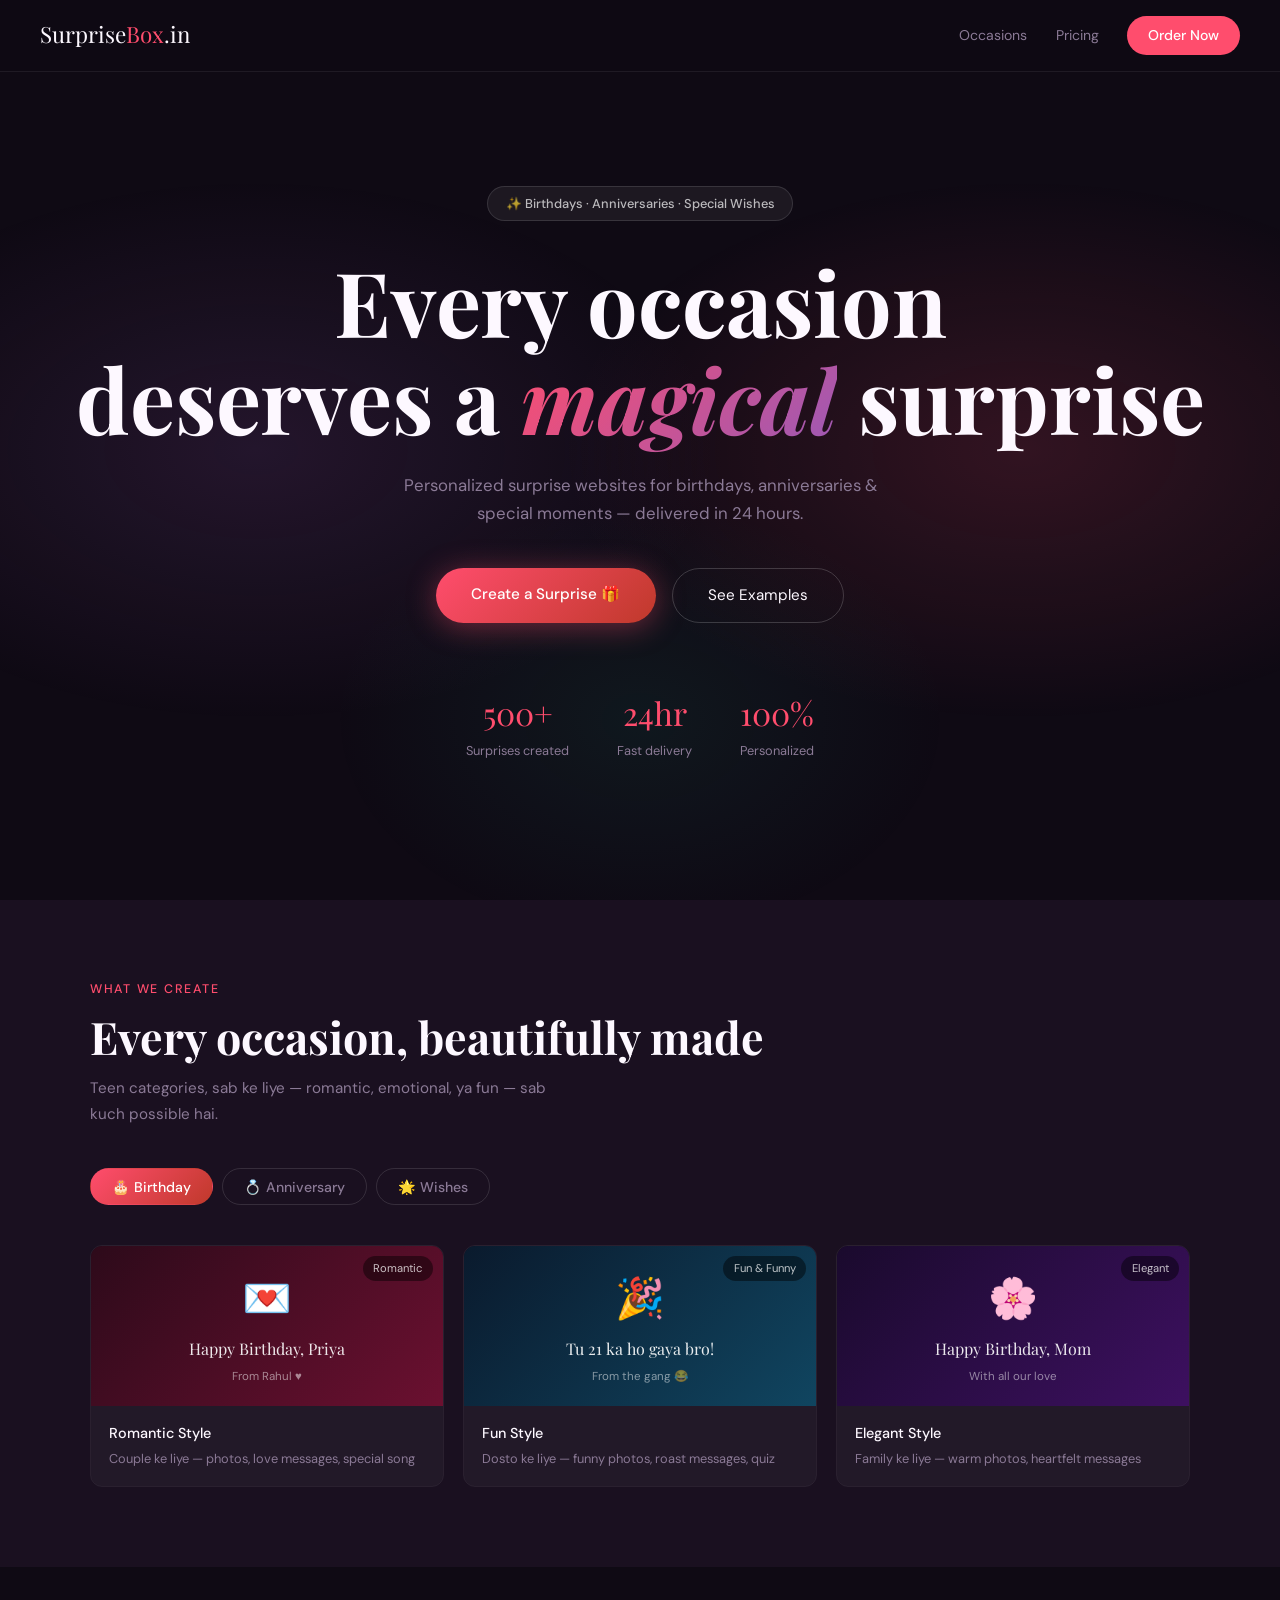
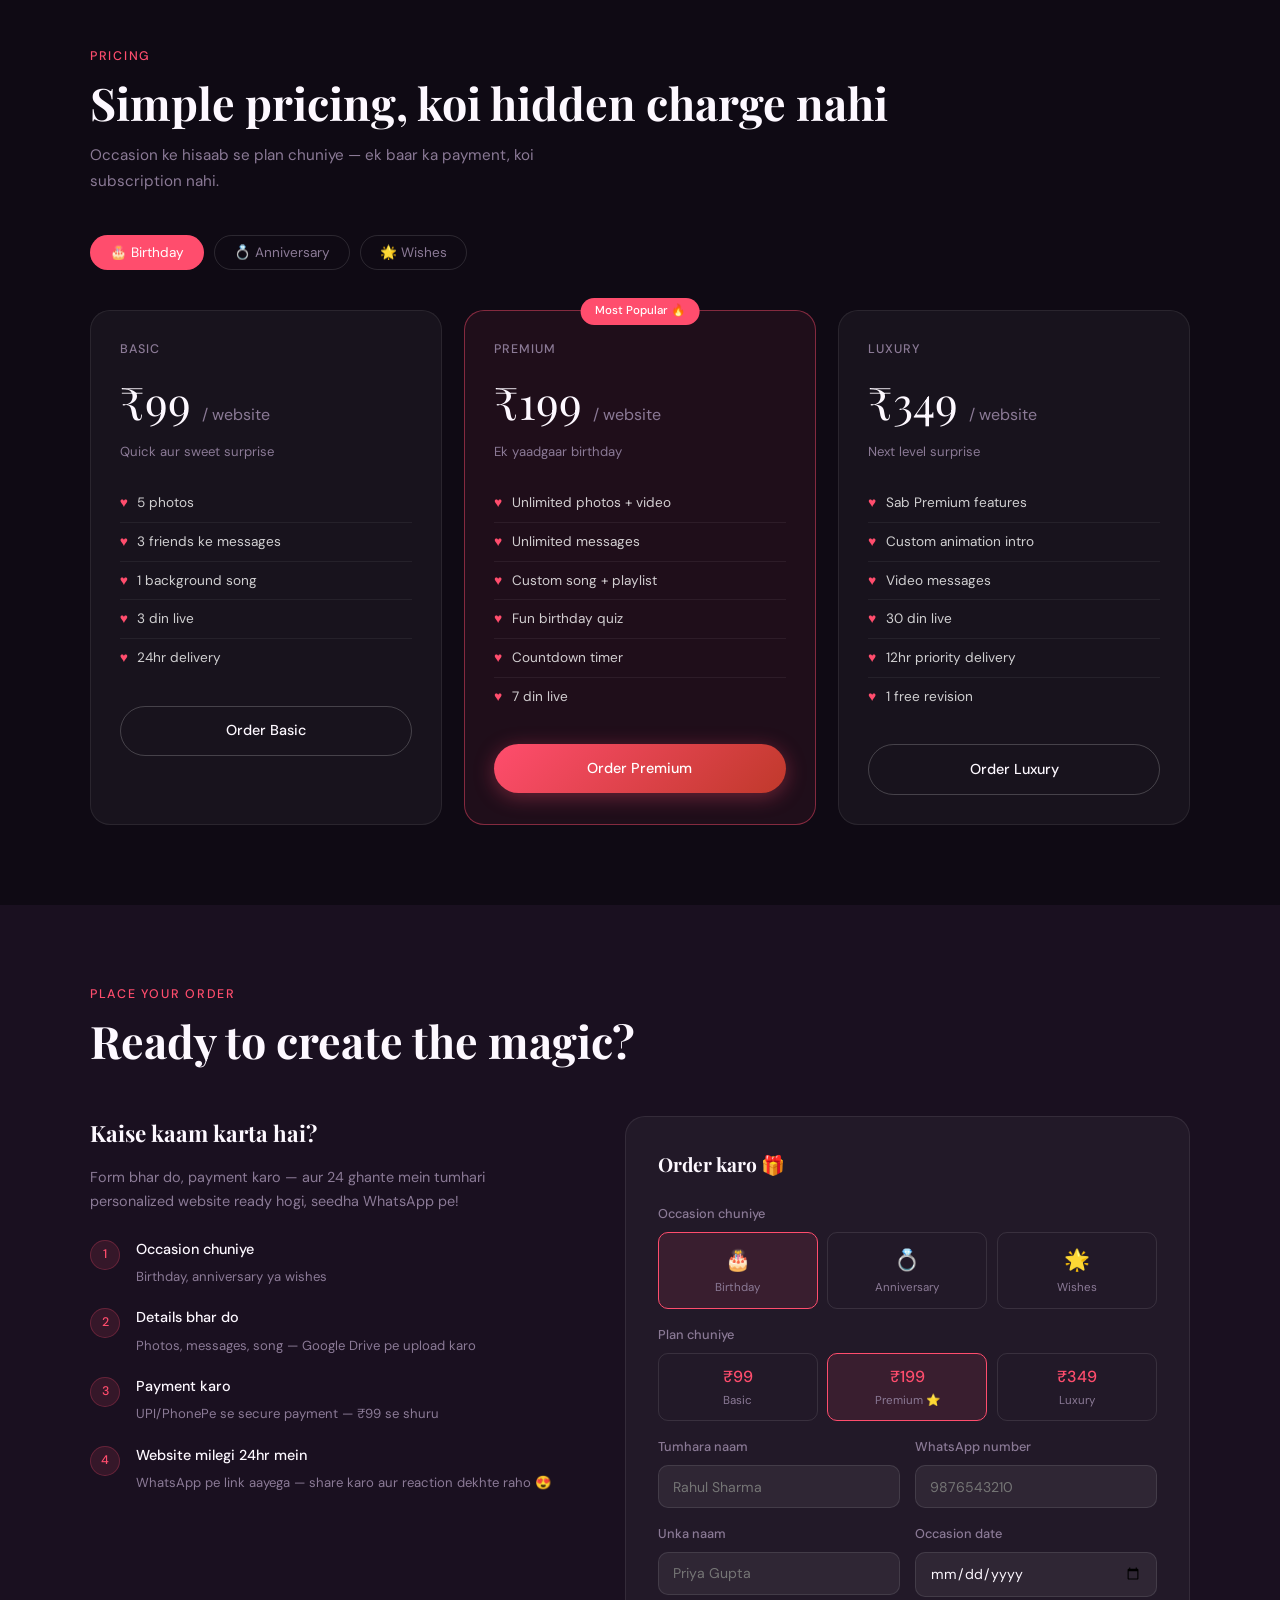
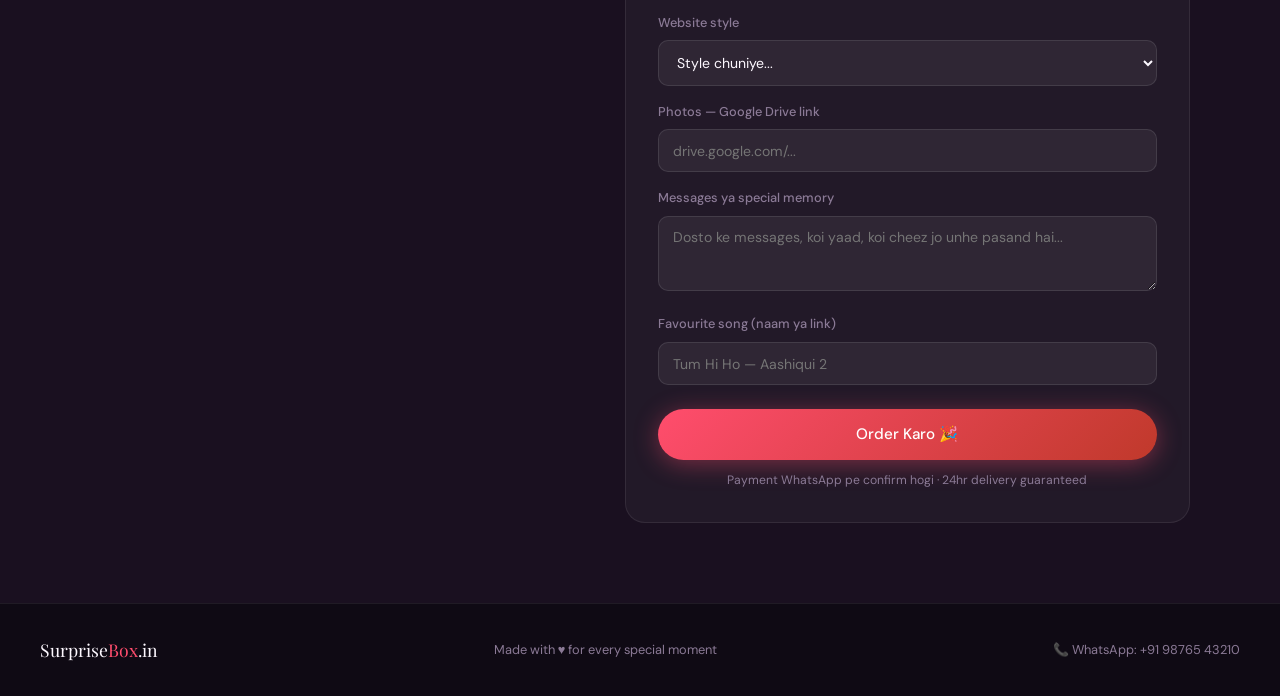
==== index.html @ 476b4083 "Add files via upload" ====
<!DOCTYPE html>
<html lang="en">
<head>
  <meta charset="UTF-8" />
  <meta name="viewport" content="width=device-width, initial-scale=1.0" />
  <meta name="description" content="SurpriseBox — Personalized surprise websites for birthdays, anniversaries & special wishes. Delivered in 24 hours." />
  <meta property="og:title" content="SurpriseBox — Magical Surprise Websites" />
  <meta property="og:description" content="Birthdays, anniversaries & wishes — beautifully personalized websites delivered in 24 hours." />
  <title>SurpriseBox — Magical Surprise Websites</title>
  <link rel="preconnect" href="https://fonts.googleapis.com" />
  <link rel="preconnect" href="https://fonts.gstatic.com" crossorigin />
  <link href="https://fonts.googleapis.com/css2?family=Playfair+Display:ital,wght@0,400;0,700;1,400&family=DM+Sans:wght@300;400;500&display=swap" rel="stylesheet" />
  <link rel="stylesheet" href="css/style.css" />
</head>
<body>

  <!-- ========== NAV ========== -->
  <nav id="navbar">
    <a class="logo" href="#">Surprise<span>Box</span>.in</a>
    <div class="nav-links">
      <a href="#occasions">Occasions</a>
      <a href="#pricing">Pricing</a>
      <a href="#order" class="btn-nav">Order Now</a>
    </div>
    <button class="hamburger" id="hamburger" aria-label="Menu">&#9776;</button>
  </nav>

  <!-- Mobile Menu -->
  <div class="mobile-menu" id="mobileMenu">
    <a href="#occasions" onclick="closeMobileMenu()">Occasions</a>
    <a href="#pricing" onclick="closeMobileMenu()">Pricing</a>
    <a href="#order" onclick="closeMobileMenu()">Order Now</a>
  </div>

  <!-- ========== PARTICLES ========== -->
  <div class="floating-particles" id="particles"></div>

  <!-- ========== HERO ========== -->
  <section class="hero">
    <div class="hero-bg"></div>
    <div class="hero-tag">✨ Birthdays · Anniversaries · Special Wishes</div>
    <h1>
      Every occasion
      <span class="line2">deserves a <span class="highlight">magical</span> surprise</span>
    </h1>
    <p class="hero-sub">
      Personalized surprise websites for birthdays, anniversaries & special moments —
      delivered in 24 hours.
    </p>
    <div class="hero-btns">
      <a href="#order" class="btn-primary">Create a Surprise 🎁</a>
      <a href="#occasions" class="btn-ghost">See Examples</a>
    </div>
    <div class="hero-stats">
      <div class="stat"><div class="stat-num">500+</div><div class="stat-label">Surprises created</div></div>
      <div class="stat"><div class="stat-num">24hr</div><div class="stat-label">Fast delivery</div></div>
      <div class="stat"><div class="stat-num">100%</div><div class="stat-label">Personalized</div></div>
    </div>
  </section>

  <!-- ========== OCCASIONS ========== -->
  <section class="occasions" id="occasions">
    <div class="center">
      <div class="sec-label">What We Create</div>
      <h2 class="sec-title">Every occasion, beautifully made</h2>
      <p class="sec-sub">Teen categories, sab ke liye — romantic, emotional, ya fun — sab kuch possible hai.</p>

      <div class="tabs">
        <button class="tab-btn active birthday" onclick="switchTab('birthday', this)">🎂 Birthday</button>
        <button class="tab-btn anniversary" onclick="switchTab('anniversary', this)">💍 Anniversary</button>
        <button class="tab-btn wishes" onclick="switchTab('wishes', this)">🌟 Wishes</button>
      </div>

      <!-- Birthday -->
      <div class="occasion-panel active" id="tab-birthday">
        <div class="cards-grid">
          <div class="occ-card">
            <div class="occ-visual romantic">
              <span>💌</span>
              <div class="occ-name">Happy Birthday, Priya</div>
              <div class="occ-from">From Rahul ♥</div>
              <div class="occ-label">Romantic</div>
            </div>
            <div class="occ-body">
              <div class="occ-body-name">Romantic Style</div>
              <div class="occ-body-desc">Couple ke liye — photos, love messages, special song</div>
            </div>
          </div>
          <div class="occ-card">
            <div class="occ-visual fun">
              <span>🎉</span>
              <div class="occ-name">Tu 21 ka ho gaya bro!</div>
              <div class="occ-from">From the gang 😂</div>
              <div class="occ-label">Fun & Funny</div>
            </div>
            <div class="occ-body">
              <div class="occ-body-name">Fun Style</div>
              <div class="occ-body-desc">Dosto ke liye — funny photos, roast messages, quiz</div>
            </div>
          </div>
          <div class="occ-card">
            <div class="occ-visual elegant">
              <span>🌸</span>
              <div class="occ-name">Happy Birthday, Mom</div>
              <div class="occ-from">With all our love</div>
              <div class="occ-label">Elegant</div>
            </div>
            <div class="occ-body">
              <div class="occ-body-name">Elegant Style</div>
              <div class="occ-body-desc">Family ke liye — warm photos, heartfelt messages</div>
            </div>
          </div>
        </div>
      </div>

      <!-- Anniversary -->
      <div class="occasion-panel" id="tab-anniversary">
        <div class="cards-grid">
          <div class="occ-card">
            <div class="occ-visual ann1">
              <span>💍</span>
              <div class="occ-name">1 Saal Ho Gaya ♥</div>
              <div class="occ-from">Priya & Rahul</div>
              <div class="occ-label">1st Anniversary</div>
            </div>
            <div class="occ-body">
              <div class="occ-body-name">Love Story Timeline</div>
              <div class="occ-body-desc">Pehli mulaqaat se aaj tak ki journey — photos & memories</div>
            </div>
          </div>
          <div class="occ-card">
            <div class="occ-visual ann2">
              <span>🌹</span>
              <div class="occ-name">25 Saal Saath</div>
              <div class="occ-from">Silver Jubilee</div>
              <div class="occ-label">Silver Anniversary</div>
            </div>
            <div class="occ-body">
              <div class="occ-body-name">Silver Jubilee Style</div>
              <div class="occ-body-desc">Parents ke liye — family photos, children ke messages</div>
            </div>
          </div>
          <div class="occ-card">
            <div class="occ-visual ann3">
              <span>✨</span>
              <div class="occ-name">Forever & Always</div>
              <div class="occ-from">Surprise for her</div>
              <div class="occ-label">Romantic</div>
            </div>
            <div class="occ-body">
              <div class="occ-body-name">Surprise Anniversary</div>
              <div class="occ-body-desc">Ek surprise jo wo kabhi nahi bhoolegi</div>
            </div>
          </div>
        </div>
      </div>

      <!-- Wishes -->
      <div class="occasion-panel" id="tab-wishes">
        <div class="cards-grid">
          <div class="occ-card">
            <div class="occ-visual wish1">
              <span>🎓</span>
              <div class="occ-name">Congratulations!</div>
              <div class="occ-from">You did it! 🎉</div>
              <div class="occ-label">Congratulations</div>
            </div>
            <div class="occ-body">
              <div class="occ-body-name">Congrats / Promotion</div>
              <div class="occ-body-desc">Exam pass, promotion, new job — celebrate their win!</div>
            </div>
          </div>
          <div class="occ-card">
            <div class="occ-visual wish2">
              <span>✈️</span>
              <div class="occ-name">Bon Voyage, Yaar!</div>
              <div class="occ-from">Miss karenge tujhe 😢</div>
              <div class="occ-label">Farewell</div>
            </div>
            <div class="occ-body">
              <div class="occ-body-name">Farewell / Bon Voyage</div>
              <div class="occ-body-desc">Dost ja raha hai — yaadein website mein forever save karo</div>
            </div>
          </div>
          <div class="occ-card">
            <div class="occ-visual wish3">
              <span>💙</span>
              <div class="occ-name">Get Well Soon</div>
              <div class="occ-from">Sab pray kar rahe hain</div>
              <div class="occ-label">Get Well Soon</div>
            </div>
            <div class="occ-body">
              <div class="occ-body-name">Get Well Soon</div>
              <div class="occ-body-desc">Pyaar aur dua bhejo — photos, messages, cheering wishes</div>
            </div>
          </div>
        </div>
      </div>
    </div>
  </section>

  <!-- ========== PRICING ========== -->
  <section class="pricing" id="pricing">
    <div class="center">
      <div class="sec-label">Pricing</div>
      <h2 class="sec-title">Simple pricing, koi hidden charge nahi</h2>
      <p class="sec-sub">Occasion ke hisaab se plan chuniye — ek baar ka payment, koi subscription nahi.</p>

      <div class="pricing-tabs">
        <button class="ptab active" onclick="switchPricing('bday', this)">🎂 Birthday</button>
        <button class="ptab ann" onclick="switchPricing('ann', this)">💍 Anniversary</button>
        <button class="ptab wsh" onclick="switchPricing('wsh', this)">🌟 Wishes</button>
      </div>

      <!-- Birthday Pricing -->
      <div class="pricing-panel active" id="pp-bday">
        <div class="p-card">
          <div class="p-name">Basic</div>
          <div class="p-price">₹99 <small>/ website</small></div>
          <div class="p-desc">Quick aur sweet surprise</div>
          <ul class="p-features">
            <li><span class="ck b">♥</span> 5 photos</li>
            <li><span class="ck b">♥</span> 3 friends ke messages</li>
            <li><span class="ck b">♥</span> 1 background song</li>
            <li><span class="ck b">♥</span> 3 din live</li>
            <li><span class="ck b">♥</span> 24hr delivery</li>
          </ul>
          <a href="#order" class="p-btn outline" onclick="autoSelectPlan('Basic','b')">Order Basic</a>
        </div>
        <div class="p-card hot">
          <div class="hot-badge b">Most Popular 🔥</div>
          <div class="p-name">Premium</div>
          <div class="p-price">₹199 <small>/ website</small></div>
          <div class="p-desc">Ek yaadgaar birthday</div>
          <ul class="p-features">
            <li><span class="ck b">♥</span> Unlimited photos + video</li>
            <li><span class="ck b">♥</span> Unlimited messages</li>
            <li><span class="ck b">♥</span> Custom song + playlist</li>
            <li><span class="ck b">♥</span> Fun birthday quiz</li>
            <li><span class="ck b">♥</span> Countdown timer</li>
            <li><span class="ck b">♥</span> 7 din live</li>
          </ul>
          <a href="#order" class="p-btn fill-b" onclick="autoSelectPlan('Premium','b')">Order Premium</a>
        </div>
        <div class="p-card">
          <div class="p-name">Luxury</div>
          <div class="p-price">₹349 <small>/ website</small></div>
          <div class="p-desc">Next level surprise</div>
          <ul class="p-features">
            <li><span class="ck b">♥</span> Sab Premium features</li>
            <li><span class="ck b">♥</span> Custom animation intro</li>
            <li><span class="ck b">♥</span> Video messages</li>
            <li><span class="ck b">♥</span> 30 din live</li>
            <li><span class="ck b">♥</span> 12hr priority delivery</li>
            <li><span class="ck b">♥</span> 1 free revision</li>
          </ul>
          <a href="#order" class="p-btn outline" onclick="autoSelectPlan('Luxury','b')">Order Luxury</a>
        </div>
      </div>

      <!-- Anniversary Pricing -->
      <div class="pricing-panel" id="pp-ann">
        <div class="p-card">
          <div class="p-name">Basic</div>
          <div class="p-price">₹149 <small>/ website</small></div>
          <div class="p-desc">Sweet anniversary surprise</div>
          <ul class="p-features">
            <li><span class="ck a">♥</span> 5 couple photos</li>
            <li><span class="ck a">♥</span> Love letter message</li>
            <li><span class="ck a">♥</span> Special song</li>
            <li><span class="ck a">♥</span> 3 din live</li>
            <li><span class="ck a">♥</span> 24hr delivery</li>
          </ul>
          <a href="#order" class="p-btn outline" onclick="autoSelectPlan('Basic','a')">Order Basic</a>
        </div>
        <div class="p-card hot-ann">
          <div class="hot-badge a">Most Popular 💍</div>
          <div class="p-name">Premium</div>
          <div class="p-price">₹249 <small>/ website</small></div>
          <div class="p-desc">Love story perfectly told</div>
          <ul class="p-features">
            <li><span class="ck a">♥</span> Unlimited photos + video</li>
            <li><span class="ck a">♥</span> Love story timeline</li>
            <li><span class="ck a">♥</span> Favourite song + memories</li>
            <li><span class="ck a">♥</span> "Reasons I love you" section</li>
            <li><span class="ck a">♥</span> Countdown to next anniversary</li>
            <li><span class="ck a">♥</span> 7 din live</li>
          </ul>
          <a href="#order" class="p-btn fill-a" onclick="autoSelectPlan('Premium','a')">Order Premium</a>
        </div>
        <div class="p-card">
          <div class="p-name">Luxury</div>
          <div class="p-price">₹399 <small>/ website</small></div>
          <div class="p-desc">Unforgettable anniversary</div>
          <ul class="p-features">
            <li><span class="ck a">♥</span> Sab Premium features</li>
            <li><span class="ck a">♥</span> Cinematic photo slideshow</li>
            <li><span class="ck a">♥</span> Video messages</li>
            <li><span class="ck a">♥</span> 30 din live</li>
            <li><span class="ck a">♥</span> 12hr priority delivery</li>
            <li><span class="ck a">♥</span> 1 free revision</li>
          </ul>
          <a href="#order" class="p-btn outline" onclick="autoSelectPlan('Luxury','a')">Order Luxury</a>
        </div>
      </div>

      <!-- Wishes Pricing -->
      <div class="pricing-panel" id="pp-wsh">
        <div class="p-card">
          <div class="p-name">Basic</div>
          <div class="p-price">₹99 <small>/ website</small></div>
          <div class="p-desc">Simple aur meaningful</div>
          <ul class="p-features">
            <li><span class="ck w">★</span> 5 photos</li>
            <li><span class="ck w">★</span> 3 messages</li>
            <li><span class="ck w">★</span> Background music</li>
            <li><span class="ck w">★</span> 3 din live</li>
            <li><span class="ck w">★</span> 24hr delivery</li>
          </ul>
          <a href="#order" class="p-btn outline" onclick="autoSelectPlan('Basic','w')">Order Basic</a>
        </div>
        <div class="p-card hot-wsh">
          <div class="hot-badge w">Best Value ⭐</div>
          <div class="p-name">Premium</div>
          <div class="p-price">₹199 <small>/ website</small></div>
          <div class="p-desc">Dil se ek special wish</div>
          <ul class="p-features">
            <li><span class="ck w">★</span> Unlimited photos</li>
            <li><span class="ck w">★</span> Group messages from everyone</li>
            <li><span class="ck w">★</span> Custom song</li>
            <li><span class="ck w">★</span> Occasion-specific design</li>
            <li><span class="ck w">★</span> Shareable link</li>
            <li><span class="ck w">★</span> 7 din live</li>
          </ul>
          <a href="#order" class="p-btn fill-w" onclick="autoSelectPlan('Premium','w')">Order Premium</a>
        </div>
        <div class="p-card">
          <div class="p-name">Luxury</div>
          <div class="p-price">₹349 <small>/ website</small></div>
          <div class="p-desc">Maximum impact wish</div>
          <ul class="p-features">
            <li><span class="ck w">★</span> Sab Premium features</li>
            <li><span class="ck w">★</span> Custom animation</li>
            <li><span class="ck w">★</span> Video messages</li>
            <li><span class="ck w">★</span> 30 din live</li>
            <li><span class="ck w">★</span> Priority 12hr delivery</li>
            <li><span class="ck w">★</span> 1 free revision</li>
          </ul>
          <a href="#order" class="p-btn outline" onclick="autoSelectPlan('Luxury','w')">Order Luxury</a>
        </div>
      </div>
    </div>
  </section>

  <!-- ========== ORDER ========== -->
  <section class="order-sec" id="order">
    <div class="center">
      <div class="sec-label">Place Your Order</div>
      <h2 class="sec-title">Ready to create the magic?</h2>

      <div class="order-grid">
        <!-- Left Info -->
        <div class="order-left">
          <h3>Kaise kaam karta hai?</h3>
          <p>Form bhar do, payment karo — aur 24 ghante mein tumhari personalized website ready hogi, seedha WhatsApp pe!</p>
          <ul class="steps-list">
            <li>
              <div class="s-circle">1</div>
              <div class="s-text"><strong>Occasion chuniye</strong><span>Birthday, anniversary ya wishes</span></div>
            </li>
            <li>
              <div class="s-circle">2</div>
              <div class="s-text"><strong>Details bhar do</strong><span>Photos, messages, song — Google Drive pe upload karo</span></div>
            </li>
            <li>
              <div class="s-circle">3</div>
              <div class="s-text"><strong>Payment karo</strong><span>UPI/PhonePe se secure payment — ₹99 se shuru</span></div>
            </li>
            <li>
              <div class="s-circle">4</div>
              <div class="s-text"><strong>Website milegi 24hr mein</strong><span>WhatsApp pe link aayega — share karo aur reaction dekhte raho 😍</span></div>
            </li>
          </ul>
        </div>

        <!-- Order Form -->
        <div id="formWrap">
          <div class="form-box">
            <h3>Order karo 🎁</h3>

            <!-- Occasion Selector -->
            <div class="form-group">
              <label>Occasion chuniye</label>
              <div class="occ-selector">
                <div class="occ-opt sel-b" onclick="pickOcc(this,'b')" data-occ="Birthday">
                  <div class="occ-opt-icon">🎂</div>
                  <div class="occ-opt-name">Birthday</div>
                </div>
                <div class="occ-opt" onclick="pickOcc(this,'a')" data-occ="Anniversary">
                  <div class="occ-opt-icon">💍</div>
                  <div class="occ-opt-name">Anniversary</div>
                </div>
                <div class="occ-opt" onclick="pickOcc(this,'w')" data-occ="Wishes">
                  <div class="occ-opt-icon">🌟</div>
                  <div class="occ-opt-name">Wishes</div>
                </div>
              </div>
            </div>

            <!-- Sub Occasion (Wishes) -->
            <div class="form-group sub-occ" id="subOccWrap">
              <label>Kaunsa wish?</label>
              <div class="sub-chips">
                <button class="sub-chip active" onclick="pickSub(this)">Farewell</button>
                <button class="sub-chip" onclick="pickSub(this)">Congratulations</button>
                <button class="sub-chip" onclick="pickSub(this)">Promotion</button>
                <button class="sub-chip" onclick="pickSub(this)">Get Well Soon</button>
                <button class="sub-chip" onclick="pickSub(this)">Thank You</button>
              </div>
            </div>

            <!-- Plan Selector -->
            <div class="form-group">
              <label>Plan chuniye</label>
              <div class="plan-mini" id="planMini">
                <div class="pm-opt" onclick="pickPlan(this,'Basic')" data-plan="Basic">
                  <div class="pm-price" id="p1">₹99</div>
                  <div class="pm-name">Basic</div>
                </div>
                <div class="pm-opt sel" onclick="pickPlan(this,'Premium')" data-plan="Premium">
                  <div class="pm-price" id="p2">₹199</div>
                  <div class="pm-name">Premium ⭐</div>
                </div>
                <div class="pm-opt" onclick="pickPlan(this,'Luxury')" data-plan="Luxury">
                  <div class="pm-price" id="p3">₹349</div>
                  <div class="pm-name">Luxury</div>
                </div>
              </div>
            </div>

            <div class="frow">
              <div class="form-group">
                <label>Tumhara naam</label>
                <input type="text" id="sName" placeholder="Rahul Sharma" />
              </div>
              <div class="form-group">
                <label>WhatsApp number</label>
                <input type="tel" id="sPhone" placeholder="9876543210" />
              </div>
            </div>
            <div class="frow">
              <div class="form-group">
                <label>Unka naam</label>
                <input type="text" id="rName" placeholder="Priya Gupta" />
              </div>
              <div class="form-group">
                <label>Occasion date</label>
                <input type="date" id="occDate" />
              </div>
            </div>
            <div class="form-group">
              <label>Website style</label>
              <select id="styleSelect">
                <option value="">Style chuniye...</option>
                <option>💌 Romantic</option>
                <option>🎉 Fun & Funny</option>
                <option>🌸 Elegant / Emotional</option>
                <option>✨ Cinematic</option>
              </select>
            </div>
            <div class="form-group">
              <label>Photos — Google Drive link</label>
              <input type="url" id="photos" placeholder="drive.google.com/..." />
            </div>
            <div class="form-group">
              <label>Messages ya special memory</label>
              <textarea id="msgs" placeholder="Dosto ke messages, koi yaad, koi cheez jo unhe pasand hai..."></textarea>
            </div>
            <div class="form-group">
              <label>Favourite song (naam ya link)</label>
              <input type="text" id="song" placeholder="Tum Hi Ho — Aashiqui 2" />
            </div>

            <button class="submit-btn" onclick="submitOrder()">Order Karo 🎉</button>
            <div class="form-note">Payment WhatsApp pe confirm hogi · 24hr delivery guaranteed</div>
          </div>
        </div>

        <!-- Success Message -->
        <div class="success-box" id="successBox">
          <div class="s-ico">🎉</div>
          <h3>Order Receive Ho Gaya!</h3>
          <p>
            Hum 1 ghante mein tumhare WhatsApp pe message karenge aur payment details bhejenge.<br /><br />
            24 ghante mein tumhari website ready hogi! ✨<br /><br />
            Shukriya SurpriseBox choose karne ke liye 💕
          </p>
        </div>
      </div>
    </div>
  </section>

  <!-- ========== FOOTER ========== -->
  <footer>
    <div class="f-logo">Surprise<span>Box</span>.in</div>
    <div class="f-txt">Made with ♥ for every special moment</div>
    <div class="f-txt">📞 WhatsApp: +91 98765 43210</div>
  </footer>

  <script src="js/main.js"></script>
</body>
</html>
---- css/style.css ----
/* =============================================
   SurpriseBox — style.css
   ============================================= */

/* ---- Variables ---- */
:root {
  --rose:       #FF4D6D;
  --rose-light: #FF8FA3;
  --purple:     #9B59B6;
  --teal:       #1ABC9C;
  --gold:       #FFBE0B;
  --dark:       #0F0A14;
  --dark2:      #1A1020;
  --dark3:      #221628;
  --cream:      #FDF8FF;
  --muted:      #8B7A96;
  --radius:     12px;
  --radius-lg:  20px;
  --transition: 0.25s ease;
}

/* ---- Reset ---- */
*, *::before, *::after { margin: 0; padding: 0; box-sizing: border-box; }
html { scroll-behavior: smooth; }
body {
  font-family: 'DM Sans', sans-serif;
  background: var(--dark);
  color: var(--cream);
  overflow-x: hidden;
  line-height: 1.6;
}
img { display: block; max-width: 100%; }
a { text-decoration: none; color: inherit; }
button { font-family: inherit; }

/* ---- Utility ---- */
.center { max-width: 1100px; margin: 0 auto; }
.sec-label {
  font-size: 0.78rem; font-weight: 500;
  letter-spacing: 0.14em; text-transform: uppercase;
  color: var(--rose); margin-bottom: 0.6rem;
}
.sec-title {
  font-family: 'Playfair Display', serif;
  font-size: clamp(1.8rem, 4vw, 2.8rem);
  line-height: 1.2; margin-bottom: 0.8rem;
}
.sec-sub {
  color: var(--muted); font-size: 0.95rem;
  max-width: 480px; line-height: 1.7; margin-bottom: 2.5rem;
}

/* =============================================
   NAV
   ============================================= */
#navbar {
  position: fixed; top: 0; width: 100%; z-index: 200;
  display: flex; justify-content: space-between; align-items: center;
  padding: 1rem 2.5rem;
  background: rgba(15, 10, 20, 0.92);
  backdrop-filter: blur(16px);
  border-bottom: 1px solid rgba(255, 255, 255, 0.07);
  transition: padding var(--transition);
}
.logo {
  font-family: 'Playfair Display', serif;
  font-size: 1.4rem; color: var(--cream);
}
.logo span { color: var(--rose); }
.nav-links { display: flex; gap: 1.8rem; align-items: center; }
.nav-links a {
  color: var(--muted); font-size: 0.88rem;
  transition: color var(--transition);
}
.nav-links a:hover { color: var(--cream); }
.btn-nav {
  background: var(--rose) !important;
  color: white !important;
  padding: 0.5rem 1.3rem;
  border-radius: 50px;
  font-weight: 500 !important;
  transition: opacity var(--transition) !important;
}
.btn-nav:hover { opacity: 0.85 !important; }

/* Hamburger */
.hamburger {
  display: none; background: none; border: none;
  color: var(--cream); font-size: 1.4rem; cursor: pointer;
}

/* Mobile Menu */
.mobile-menu {
  display: none; flex-direction: column; gap: 0;
  position: fixed; top: 62px; left: 0; width: 100%;
  background: var(--dark2); z-index: 199;
  border-bottom: 1px solid rgba(255,255,255,0.07);
}
.mobile-menu.open { display: flex; }
.mobile-menu a {
  padding: 1rem 2rem; font-size: 0.95rem;
  color: var(--muted); border-bottom: 1px solid rgba(255,255,255,0.05);
  transition: background var(--transition), color var(--transition);
}
.mobile-menu a:hover { background: rgba(255,255,255,0.04); color: var(--cream); }

/* =============================================
   PARTICLES
   ============================================= */
.floating-particles {
  position: fixed; inset: 0;
  pointer-events: none; overflow: hidden; z-index: 0;
}
.particle {
  position: absolute; border-radius: 50%;
  opacity: 0; animation: floatParticle 8s ease-in infinite;
}
@keyframes floatParticle {
  0%   { transform: translateY(100vh) scale(0); opacity: 0; }
  10%  { opacity: 0.6; }
  90%  { opacity: 0.08; }
  100% { transform: translateY(-10vh) scale(1); opacity: 0; }
}

/* =============================================
   HERO
   ============================================= */
.hero {
  min-height: 100vh;
  display: flex; flex-direction: column;
  justify-content: center; align-items: center;
  text-align: center;
  padding: 8rem 2rem 5rem;
  position: relative; overflow: hidden;
}
.hero-bg {
  position: absolute; inset: 0; pointer-events: none;
  background:
    radial-gradient(ellipse 60% 50% at 20% 50%, rgba(155,89,182,0.15) 0%, transparent 60%),
    radial-gradient(ellipse 60% 50% at 80% 50%, rgba(255,77,109,0.15) 0%, transparent 60%),
    radial-gradient(ellipse 40% 40% at 50% 80%, rgba(26,188,156,0.08) 0%, transparent 60%);
}
.hero-tag {
  display: inline-flex; align-items: center; gap: 0.5rem;
  background: rgba(255,255,255,0.06);
  border: 1px solid rgba(255,255,255,0.12);
  color: rgba(255,255,255,0.7);
  font-size: 0.8rem; font-weight: 500;
  padding: 0.4rem 1.1rem; border-radius: 50px;
  margin-bottom: 2rem;
  animation: fadeUp 0.8s ease both;
}
.hero h1 {
  font-family: 'Playfair Display', serif;
  font-size: clamp(2.8rem, 7vw, 5.8rem);
  line-height: 1.08; margin-bottom: 1.5rem;
  animation: fadeUp 0.9s ease 0.1s both;
}
.hero h1 .line2 { display: block; }
.hero h1 .highlight {
  font-style: italic;
  background: linear-gradient(135deg, var(--rose), var(--purple));
  -webkit-background-clip: text;
  -webkit-text-fill-color: transparent;
  background-clip: text;
}
.hero-sub {
  font-size: 1.05rem; color: var(--muted);
  max-width: 500px; line-height: 1.7;
  margin-bottom: 2.5rem;
  animation: fadeUp 1s ease 0.2s both;
}
.hero-btns {
  display: flex; gap: 1rem;
  flex-wrap: wrap; justify-content: center;
  animation: fadeUp 1s ease 0.3s both;
}
.btn-primary {
  background: linear-gradient(135deg, var(--rose), #c0392b);
  color: white; font-size: 0.95rem; font-weight: 500;
  padding: 0.9rem 2.2rem; border-radius: 50px;
  border: none; cursor: pointer;
  box-shadow: 0 4px 30px rgba(255,77,109,0.4);
  transition: transform var(--transition), box-shadow var(--transition);
}
.btn-primary:hover {
  transform: translateY(-2px);
  box-shadow: 0 8px 40px rgba(255,77,109,0.55);
}
.btn-ghost {
  background: transparent; color: var(--cream);
  font-size: 0.95rem; padding: 0.9rem 2.2rem;
  border-radius: 50px; border: 1px solid rgba(255,255,255,0.18);
  transition: background var(--transition);
}
.btn-ghost:hover { background: rgba(255,255,255,0.06); }
.hero-stats {
  display: flex; gap: 3rem;
  margin-top: 4rem;
  animation: fadeUp 1s ease 0.4s both;
}
.stat { text-align: center; }
.stat-num {
  font-family: 'Playfair Display', serif;
  font-size: 2rem; color: var(--rose);
}
.stat-label { font-size: 0.8rem; color: var(--muted); margin-top: 0.2rem; }

/* =============================================
   OCCASIONS
   ============================================= */
.occasions { padding: 5rem 2rem; background: var(--dark2); }
.tabs { display: flex; gap: 0.6rem; flex-wrap: wrap; margin-bottom: 2.5rem; }
.tab-btn {
  padding: 0.55rem 1.3rem; border-radius: 50px;
  font-size: 0.88rem; font-weight: 500;
  border: 1px solid rgba(255,255,255,0.12);
  background: transparent; color: var(--muted);
  cursor: pointer; transition: all var(--transition);
  font-family: 'DM Sans', sans-serif;
}
.tab-btn:hover { color: var(--cream); border-color: rgba(255,255,255,0.3); }
.tab-btn.active { color: white; border-color: transparent; }
.tab-btn.active.birthday    { background: linear-gradient(135deg, #FF4D6D, #c0392b); }
.tab-btn.active.anniversary { background: linear-gradient(135deg, #9B59B6, #6c3483); }
.tab-btn.active.wishes      { background: linear-gradient(135deg, #1ABC9C, #148f77); }

.occasion-panel { display: none; }
.occasion-panel.active { display: block; animation: fadeUp 0.4s ease both; }

.cards-grid {
  display: grid;
  grid-template-columns: repeat(auto-fit, minmax(260px, 1fr));
  gap: 1.2rem;
}
.occ-card {
  border-radius: var(--radius);
  overflow: hidden;
  border: 1px solid rgba(255,255,255,0.07);
  transition: transform var(--transition), box-shadow var(--transition);
}
.occ-card:hover {
  transform: translateY(-5px);
  box-shadow: 0 16px 50px rgba(0,0,0,0.5);
}
.occ-visual {
  height: 160px;
  display: flex; flex-direction: column;
  align-items: center; justify-content: center;
  gap: 6px; font-size: 2.5rem; position: relative;
}
.occ-visual.romantic  { background: linear-gradient(135deg,#2D0A1A,#6B1030); }
.occ-visual.fun       { background: linear-gradient(135deg,#0A1A2D,#104560); }
.occ-visual.elegant   { background: linear-gradient(135deg,#1A0A2D,#3D1060); }
.occ-visual.ann1      { background: linear-gradient(135deg,#1A0A2D,#4A1060); }
.occ-visual.ann2      { background: linear-gradient(135deg,#0D1A2D,#1A3560); }
.occ-visual.ann3      { background: linear-gradient(135deg,#1A1500,#3D3000); }
.occ-visual.wish1     { background: linear-gradient(135deg,#0A1A10,#0D4020); }
.occ-visual.wish2     { background: linear-gradient(135deg,#1A0A10,#402020); }
.occ-visual.wish3     { background: linear-gradient(135deg,#00141A,#003040); }

.occ-name { font-family:'Playfair Display',serif; font-size:1rem; color:rgba(255,255,255,0.9); }
.occ-from { font-size:0.72rem; color:rgba(255,255,255,0.5); }
.occ-label {
  position: absolute; top: 10px; right: 10px;
  background: rgba(0,0,0,0.45); backdrop-filter: blur(6px);
  font-size: 0.7rem; padding: 0.2rem 0.65rem;
  border-radius: 50px; color: rgba(255,255,255,0.75);
}
.occ-body { padding: 1rem 1.1rem; background: rgba(255,255,255,0.04); }
.occ-body-name { font-weight: 500; font-size: 0.9rem; margin-bottom: 0.25rem; }
.occ-body-desc { font-size: 0.8rem; color: var(--muted); }

/* =============================================
   PRICING
   ============================================= */
.pricing { padding: 5rem 2rem; }
.pricing-tabs { display: flex; gap: 0.6rem; margin-bottom: 2.5rem; flex-wrap: wrap; }
.ptab {
  padding: 0.5rem 1.2rem; border-radius: 50px; font-size: 0.85rem;
  border: 1px solid rgba(255,255,255,0.12);
  background: transparent; color: var(--muted);
  cursor: pointer; transition: all var(--transition);
  font-family: 'DM Sans', sans-serif;
}
.ptab.active     { background: var(--rose);   color: white; border-color: transparent; }
.ptab.ann.active { background: var(--purple); color: white; border-color: transparent; }
.ptab.wsh.active { background: var(--teal);   color: white; border-color: transparent; }

.pricing-panel { display: none; }
.pricing-panel.active {
  display: grid;
  grid-template-columns: repeat(auto-fit, minmax(260px, 1fr));
  gap: 1.4rem;
  animation: fadeUp 0.4s ease both;
}
.p-card {
  background: rgba(255,255,255,0.04);
  border: 1px solid rgba(255,255,255,0.08);
  border-radius: var(--radius-lg); padding: 1.8rem;
  transition: transform var(--transition); position: relative;
}
.p-card:hover { transform: translateY(-4px); }
.p-card.hot     { border-color: rgba(255,77,109,0.45);  background: rgba(255,77,109,0.07); }
.p-card.hot-ann { border-color: rgba(155,89,182,0.45);  background: rgba(155,89,182,0.07); }
.p-card.hot-wsh { border-color: rgba(26,188,156,0.45);  background: rgba(26,188,156,0.07); }

.hot-badge {
  position: absolute; top: -13px; left: 50%; transform: translateX(-50%);
  font-size: 0.72rem; font-weight: 500;
  padding: 0.28rem 0.9rem; border-radius: 50px;
  white-space: nowrap; color: white;
}
.hot-badge.b { background: var(--rose); }
.hot-badge.a { background: var(--purple); }
.hot-badge.w { background: var(--teal); }

.p-name {
  font-size: 0.78rem; color: var(--muted);
  font-weight: 500; text-transform: uppercase; letter-spacing: 0.08em;
}
.p-price { font-family:'Playfair Display',serif; font-size:2.8rem; margin:0.4rem 0 0.2rem; }
.p-price small { font-size:1rem; color:var(--muted); font-family:'DM Sans',sans-serif; }
.p-desc { font-size:0.82rem; color:var(--muted); margin-bottom:1.4rem; }
.p-features { list-style:none; margin-bottom:1.8rem; }
.p-features li {
  font-size:0.85rem; padding:0.5rem 0;
  border-bottom:1px solid rgba(255,255,255,0.06);
  display:flex; align-items:center; gap:0.6rem;
  color:rgba(255,255,255,0.8);
}
.p-features li:last-child { border-bottom:none; }
.ck   { font-size:0.85rem; }
.ck.b { color:var(--rose); }
.ck.a { color:#c39bd3; }
.ck.w { color:var(--teal); }

.p-btn {
  display:block; width:100%; text-align:center;
  padding:0.8rem; border-radius:50px;
  font-weight:500; font-size:0.9rem;
  cursor:pointer; transition: opacity var(--transition), transform var(--transition);
  font-family:'DM Sans',sans-serif;
}
.p-btn:hover { opacity:0.85; transform:scale(1.02); }
.p-btn.outline { background:transparent; color:var(--cream); border:1px solid rgba(255,255,255,0.2); }
.p-btn.fill-b  { background:linear-gradient(135deg,var(--rose),#c0392b); color:white; box-shadow:0 4px 20px rgba(255,77,109,0.35); border:none; }
.p-btn.fill-a  { background:linear-gradient(135deg,var(--purple),#6c3483); color:white; box-shadow:0 4px 20px rgba(155,89,182,0.35); border:none; }
.p-btn.fill-w  { background:linear-gradient(135deg,var(--teal),#148f77); color:white; box-shadow:0 4px 20px rgba(26,188,156,0.35); border:none; }

/* =============================================
   ORDER SECTION
   ============================================= */
.order-sec { padding: 5rem 2rem; background: var(--dark2); }
.order-grid {
  display: grid; grid-template-columns: 1fr 1.2fr;
  gap: 4rem; align-items: start; margin-top: 3rem;
}
.order-left h3 {
  font-family:'Playfair Display',serif;
  font-size:1.4rem; margin-bottom:0.8rem;
}
.order-left p { color:var(--muted); font-size:0.9rem; line-height:1.7; margin-bottom:1.5rem; }
.steps-list { list-style:none; }
.steps-list li { display:flex; gap:1rem; align-items:flex-start; margin-bottom:1.1rem; }
.s-circle {
  width:30px; height:30px; border-radius:50%; flex-shrink:0;
  display:flex; align-items:center; justify-content:center;
  font-size:0.78rem; font-weight:500; margin-top:2px;
  background:rgba(255,77,109,0.12); border:1px solid rgba(255,77,109,0.25); color:var(--rose);
}
.s-text strong { display:block; font-weight:500; font-size:0.9rem; margin-bottom:0.15rem; }
.s-text span   { font-size:0.82rem; color:var(--muted); }

/* Form Box */
.form-box {
  background:rgba(255,255,255,0.04);
  border:1px solid rgba(255,255,255,0.08);
  border-radius:var(--radius-lg); padding:2rem;
}
.form-box h3 { font-family:'Playfair Display',serif; font-size:1.2rem; margin-bottom:1.5rem; }
.form-group  { margin-bottom:1rem; }
.form-group label {
  display:block; font-size:0.8rem; color:var(--muted);
  margin-bottom:0.45rem; font-weight:500;
}
.form-group input,
.form-group select,
.form-group textarea {
  width:100%; background:rgba(255,255,255,0.06);
  border:1px solid rgba(255,255,255,0.1); border-radius:10px;
  padding:0.72rem 0.9rem; color:var(--cream);
  font-family:'DM Sans',sans-serif; font-size:0.88rem;
  outline:none; transition:border-color var(--transition);
}
.form-group input:focus,
.form-group select:focus,
.form-group textarea:focus { border-color:rgba(255,77,109,0.45); }
.form-group select option  { background:var(--dark2); }
.form-group textarea       { resize:vertical; min-height:75px; }
.frow { display:grid; grid-template-columns:1fr 1fr; gap:0.9rem; }

/* Occasion Selector */
.occ-selector { display:grid; grid-template-columns:repeat(3,1fr); gap:0.6rem; }
.occ-opt {
  border:1px solid rgba(255,255,255,0.1); border-radius:10px;
  padding:0.65rem 0.5rem; text-align:center;
  cursor:pointer; transition:all var(--transition);
}
.occ-opt:hover { border-color:rgba(255,255,255,0.3); }
.occ-opt.sel-b { border-color:var(--rose);   background:rgba(255,77,109,0.1); }
.occ-opt.sel-a { border-color:var(--purple); background:rgba(155,89,182,0.1); }
.occ-opt.sel-w { border-color:var(--teal);   background:rgba(26,188,156,0.1); }
.occ-opt-icon  { font-size:1.3rem; }
.occ-opt-name  { font-size:0.72rem; color:var(--muted); margin-top:3px; }

/* Sub Occasion */
.sub-occ { display:none; }
.sub-occ.show { display:block; }
.sub-chips { display:flex; gap:0.5rem; flex-wrap:wrap; margin-top:0.5rem; }
.sub-chip {
  padding:0.35rem 0.9rem; border-radius:50px; font-size:0.78rem;
  border:1px solid rgba(255,255,255,0.12); color:var(--muted);
  cursor:pointer; background:transparent; font-family:'DM Sans',sans-serif;
  transition:all var(--transition);
}
.sub-chip:hover { color:var(--cream); }
.sub-chip.active { background:var(--teal); color:white; border-color:transparent; }

/* Plan Mini */
.plan-mini { display:grid; grid-template-columns:repeat(3,1fr); gap:0.6rem; }
.pm-opt {
  border:1px solid rgba(255,255,255,0.1); border-radius:10px;
  padding:0.65rem; text-align:center; cursor:pointer;
  transition:all var(--transition);
}
.pm-opt:hover { border-color:rgba(255,255,255,0.3); }
.pm-opt.sel   { border-color:var(--rose); background:rgba(255,77,109,0.1); }
.pm-price     { font-weight:500; font-size:1rem; color:var(--rose); }
.pm-name      { font-size:0.72rem; color:var(--muted); margin-top:2px; }

/* Submit */
.submit-btn {
  width:100%; padding:0.95rem; border-radius:50px;
  background:linear-gradient(135deg,var(--rose),#c0392b);
  color:white; font-size:0.95rem; font-weight:500;
  border:none; cursor:pointer; font-family:'DM Sans',sans-serif;
  box-shadow:0 4px 24px rgba(255,77,109,0.4);
  transition:transform var(--transition), box-shadow var(--transition);
  margin-top:0.5rem;
}
.submit-btn:hover { transform:translateY(-2px); box-shadow:0 8px 32px rgba(255,77,109,0.5); }
.form-note { text-align:center; font-size:0.76rem; color:var(--muted); margin-top:0.7rem; }

/* Success */
.success-box { display:none; text-align:center; padding:2.5rem 1rem; }
.success-box.show { display:block; animation:fadeUp 0.5s ease both; }
.s-ico  { font-size:3rem; margin-bottom:1rem; }
.success-box h3 { font-family:'Playfair Display',serif; font-size:1.5rem; margin-bottom:0.6rem; }
.success-box p  { color:var(--muted); font-size:0.88rem; line-height:1.7; }

/* =============================================
   FOOTER
   ============================================= */
footer {
  border-top:1px solid rgba(255,255,255,0.07);
  padding:2rem 2.5rem;
  display:flex; justify-content:space-between; align-items:center;
  flex-wrap:wrap; gap:1rem;
}
.f-logo { font-family:'Playfair Display',serif; font-size:1.1rem; }
.f-logo span { color:var(--rose); }
.f-txt  { font-size:0.8rem; color:var(--muted); }

/* =============================================
   ANIMATIONS
   ============================================= */
@keyframes fadeUp {
  from { opacity:0; transform:translateY(24px); }
  to   { opacity:1; transform:translateY(0); }
}

/* =============================================
   RESPONSIVE
   ============================================= */
@media (max-width: 900px) {
  .order-grid { grid-template-columns: 1fr; gap: 2.5rem; }
}
@media (max-width: 700px) {
  #navbar     { padding: 0.9rem 1.2rem; }
  .nav-links  { display: none; }
  .hamburger  { display: block; }
  .hero-stats { gap: 1.8rem; }
  .frow       { grid-template-columns: 1fr; }
  footer      { flex-direction: column; text-align: center; }
}
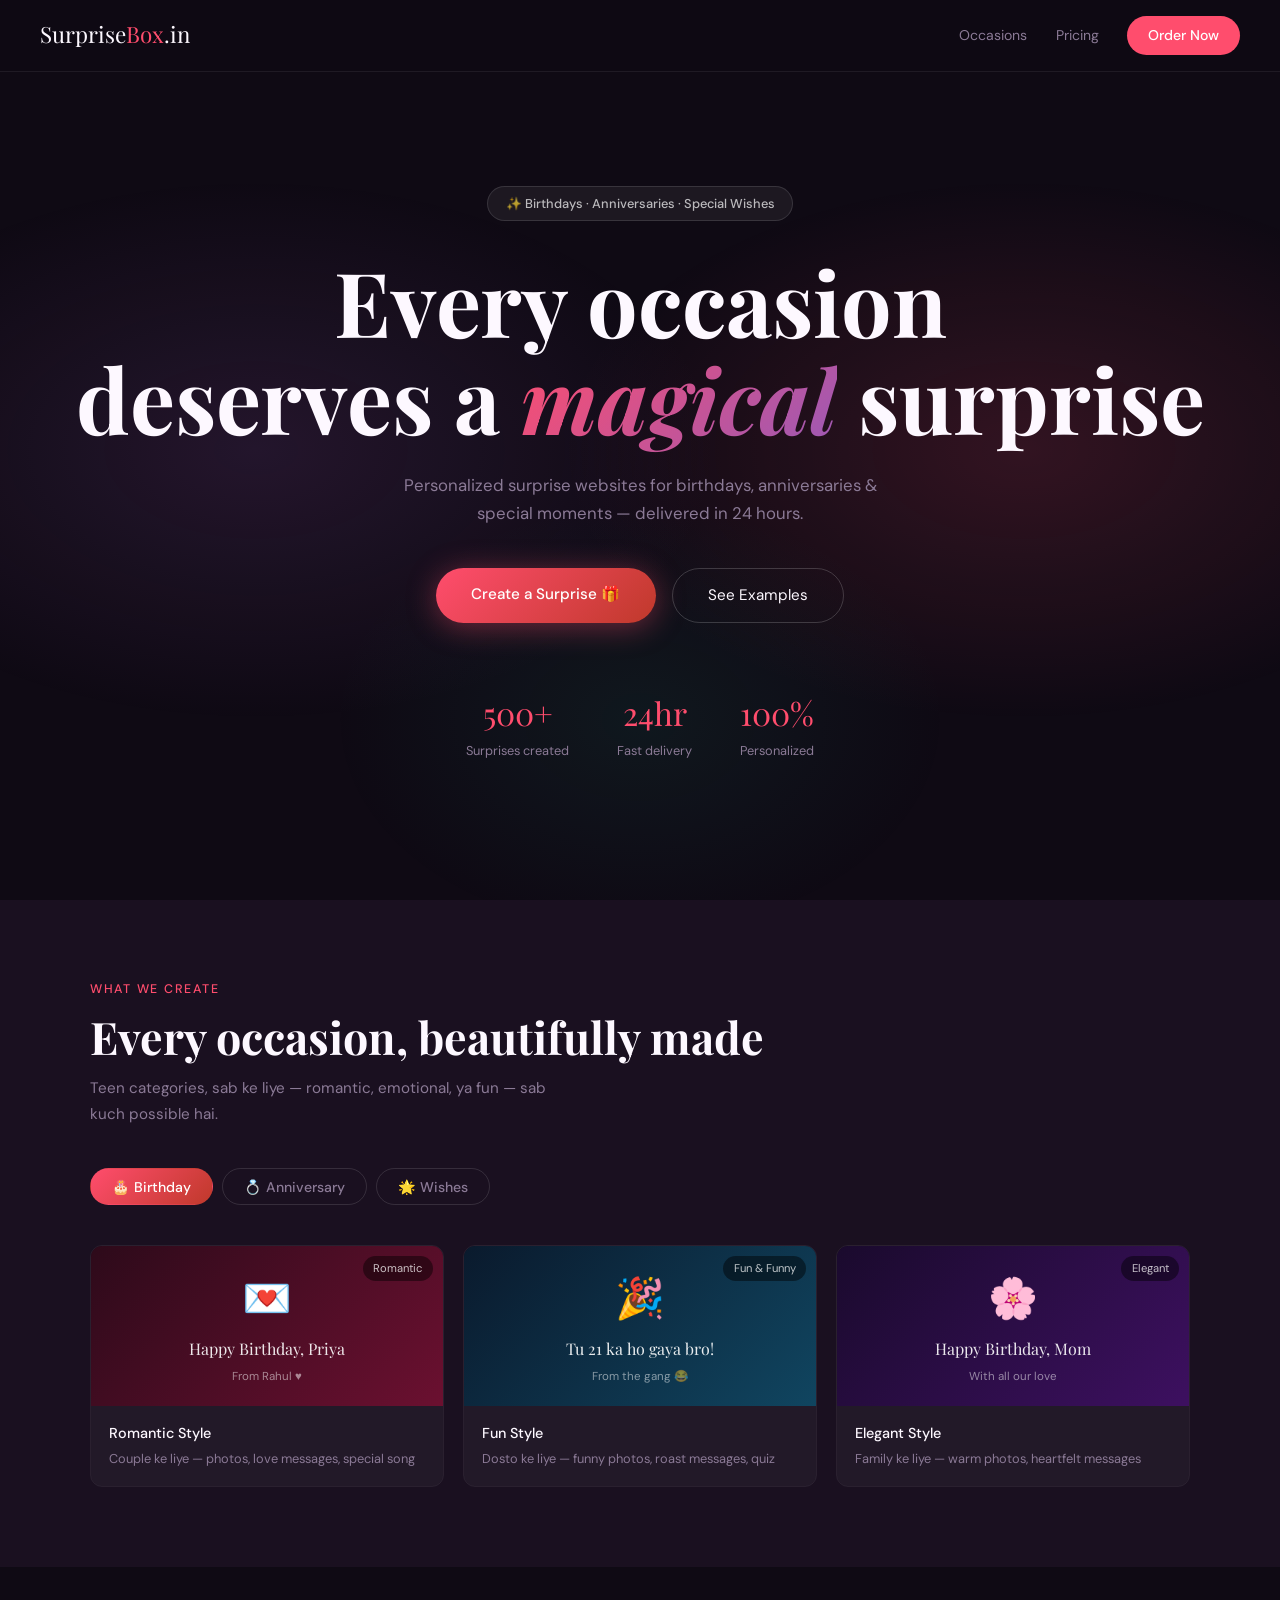
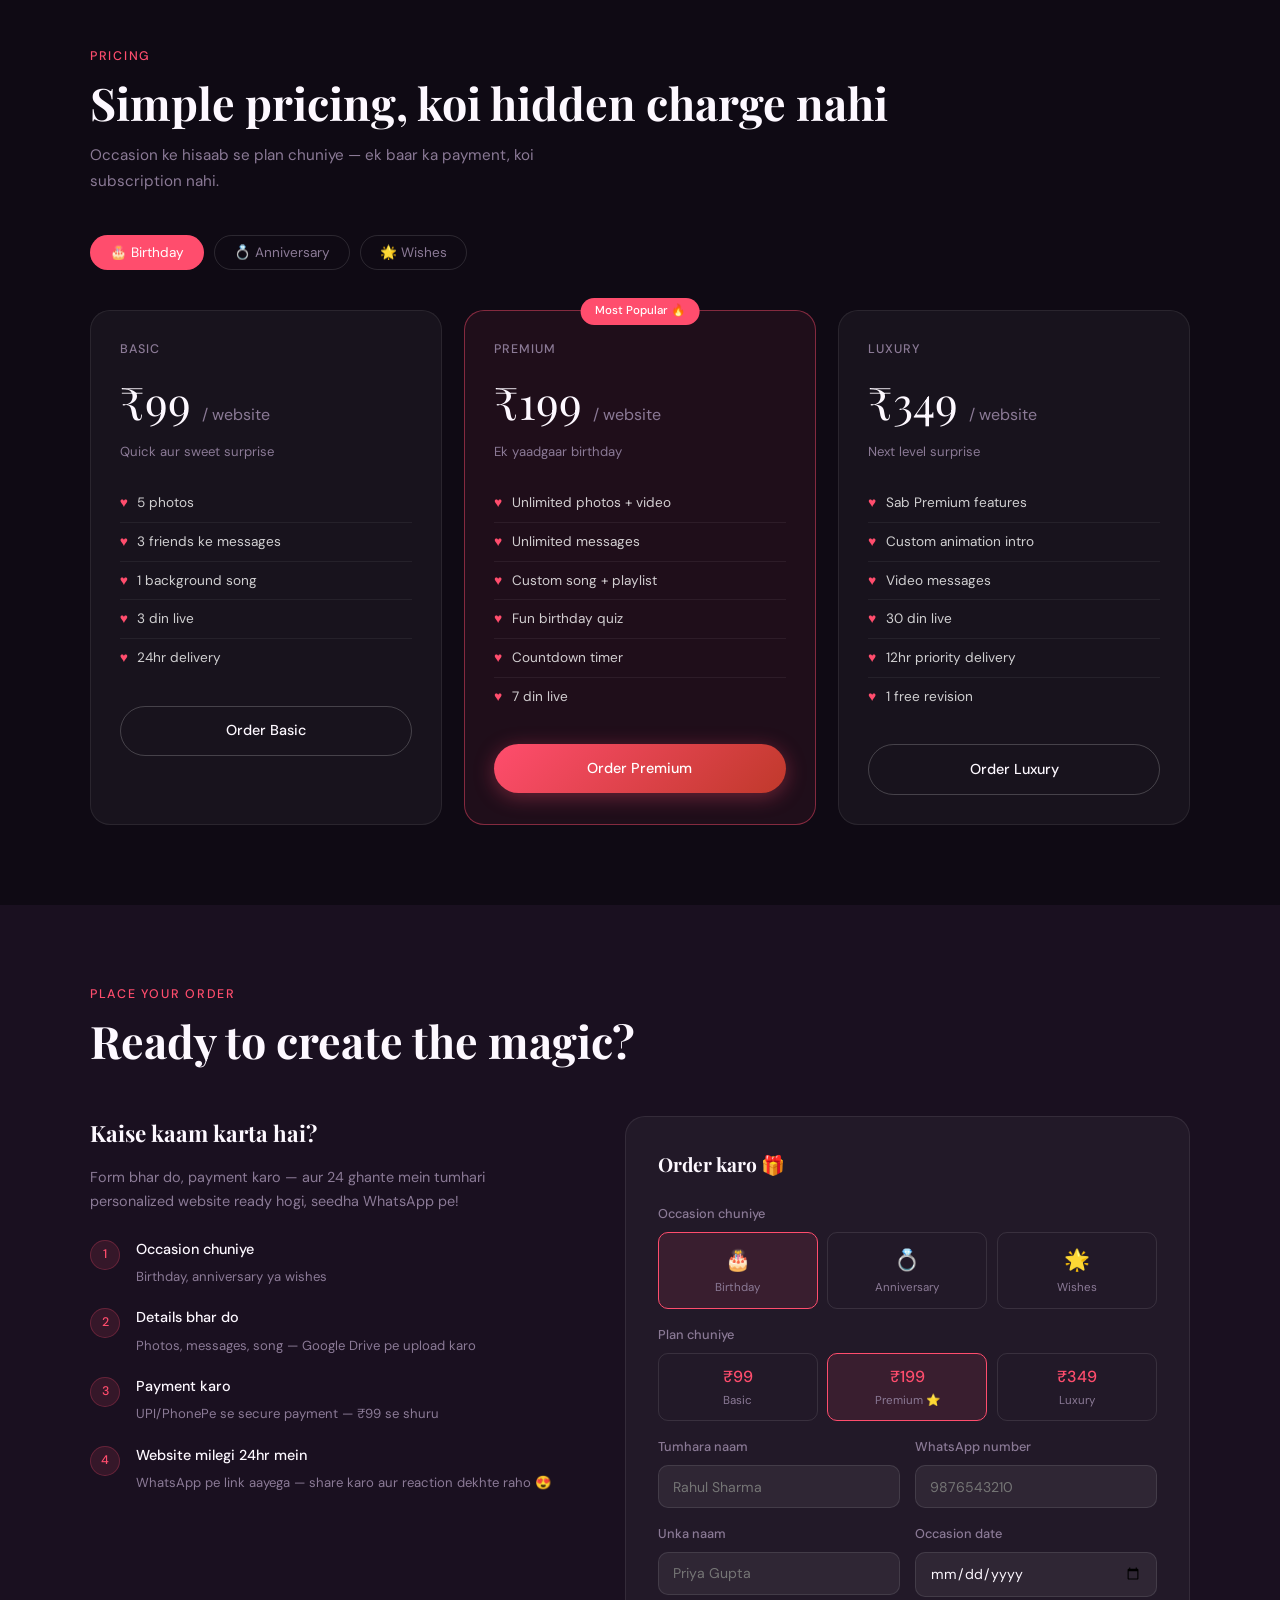
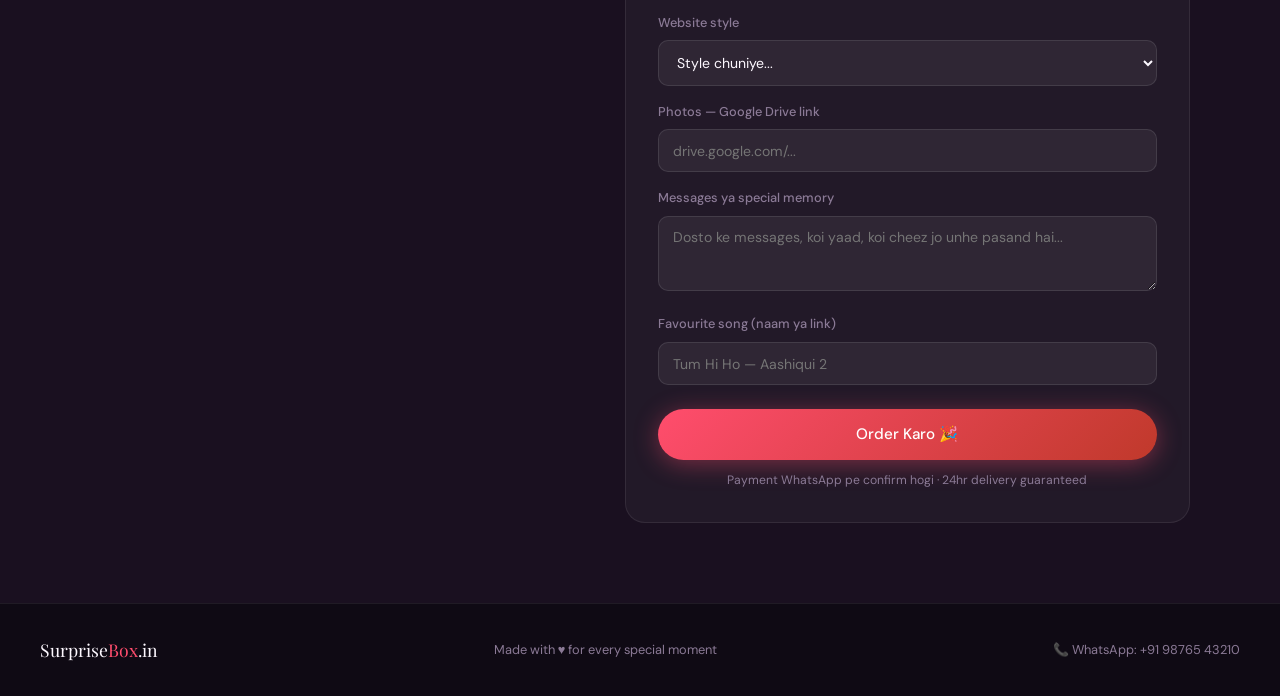
==== commit 7ea3955f: "Link Forever & Always anniversary card to samples/anniversary.html Agent-Logs-Url: https://github.co" ====
--- a/index.html
+++ b/index.html
@@ -140,7 +140,7 @@
               <div class="occ-body-desc">Parents ke liye — family photos, children ke messages</div>
             </div>
           </div>
-          <div class="occ-card">
+          <a href="samples/anniversary.html" target="_blank" class="occ-card">
             <div class="occ-visual ann3">
               <span>✨</span>
               <div class="occ-name">Forever & Always</div>
@@ -151,7 +151,7 @@
               <div class="occ-body-name">Surprise Anniversary</div>
               <div class="occ-body-desc">Ek surprise jo wo kabhi nahi bhoolegi</div>
             </div>
-          </div>
+          </a>
         </div>
       </div>
 
--- a/css/style.css
+++ b/css/style.css
@@ -238,6 +238,10 @@
   overflow: hidden;
   border: 1px solid rgba(255,255,255,0.07);
   transition: transform var(--transition), box-shadow var(--transition);
+  display: block;
+  text-decoration: none;
+  color: inherit;
+  cursor: pointer;
 }
 .occ-card:hover {
   transform: translateY(-5px);
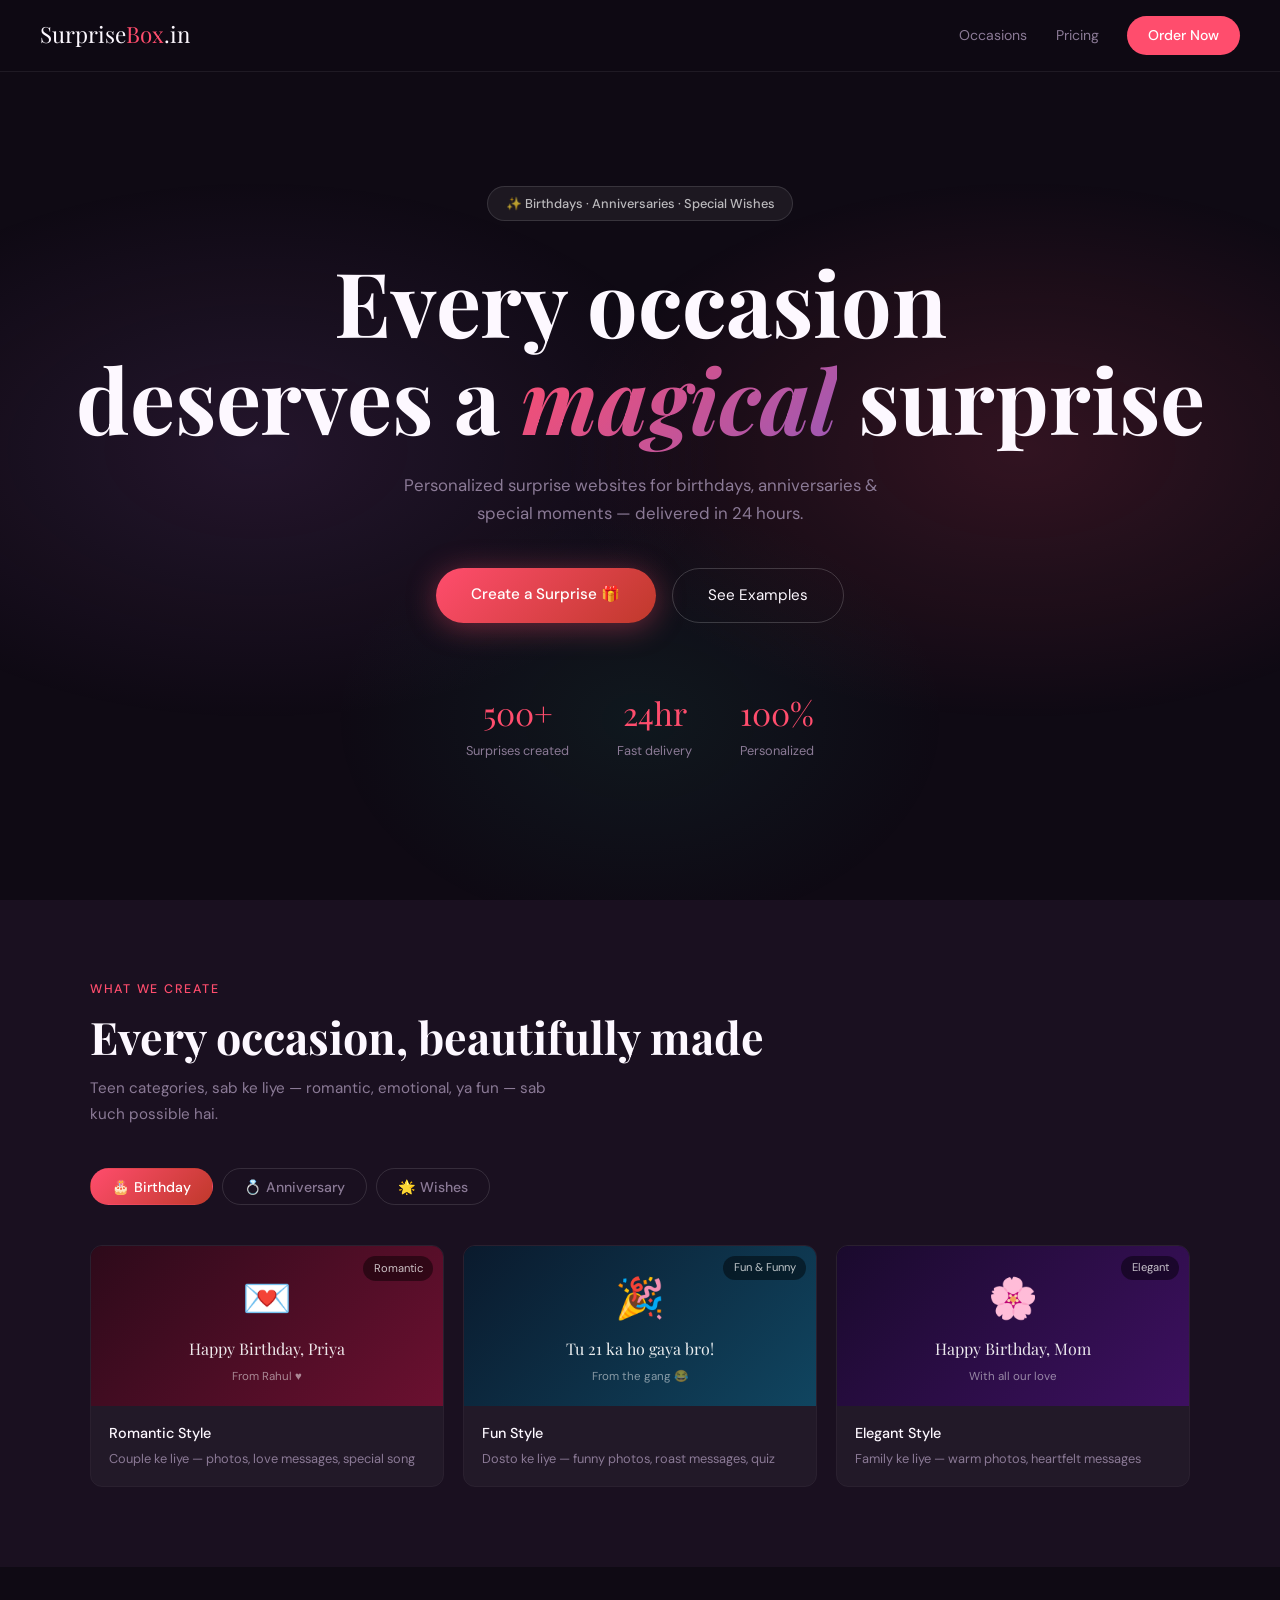
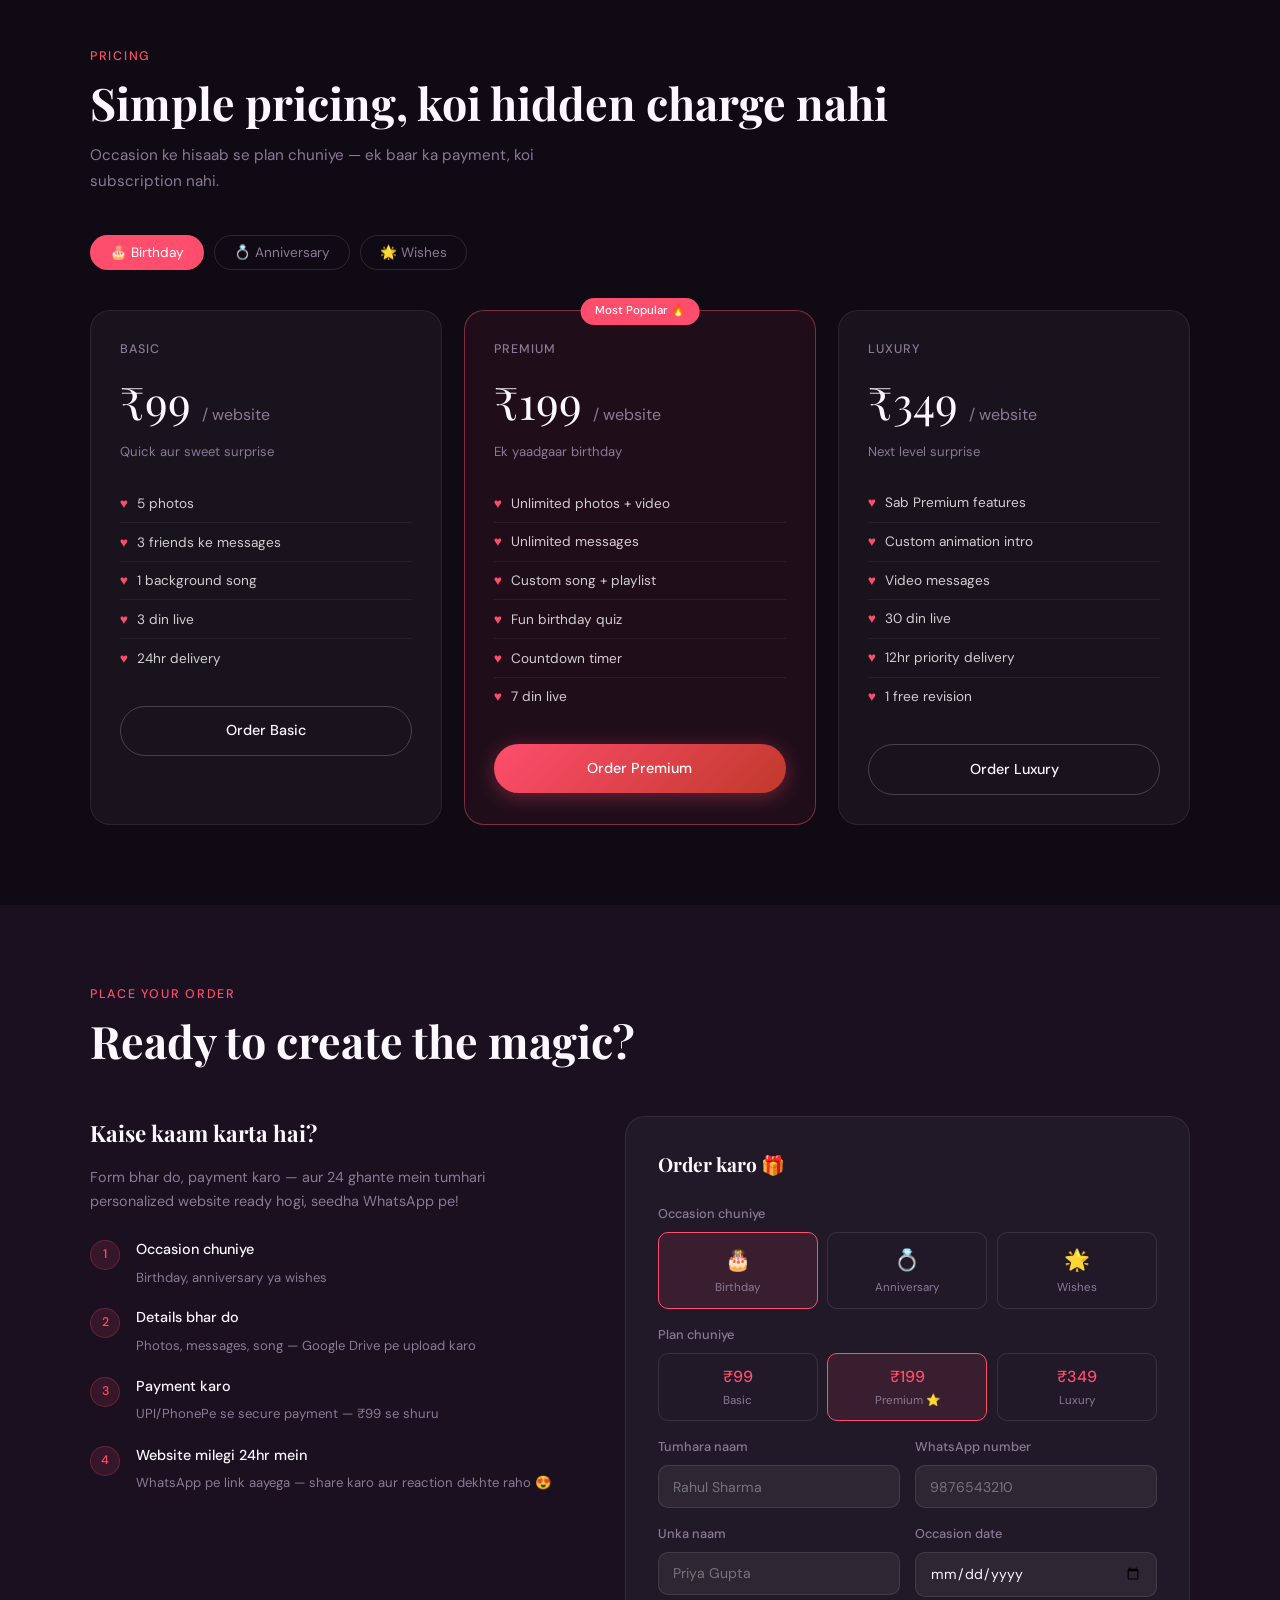
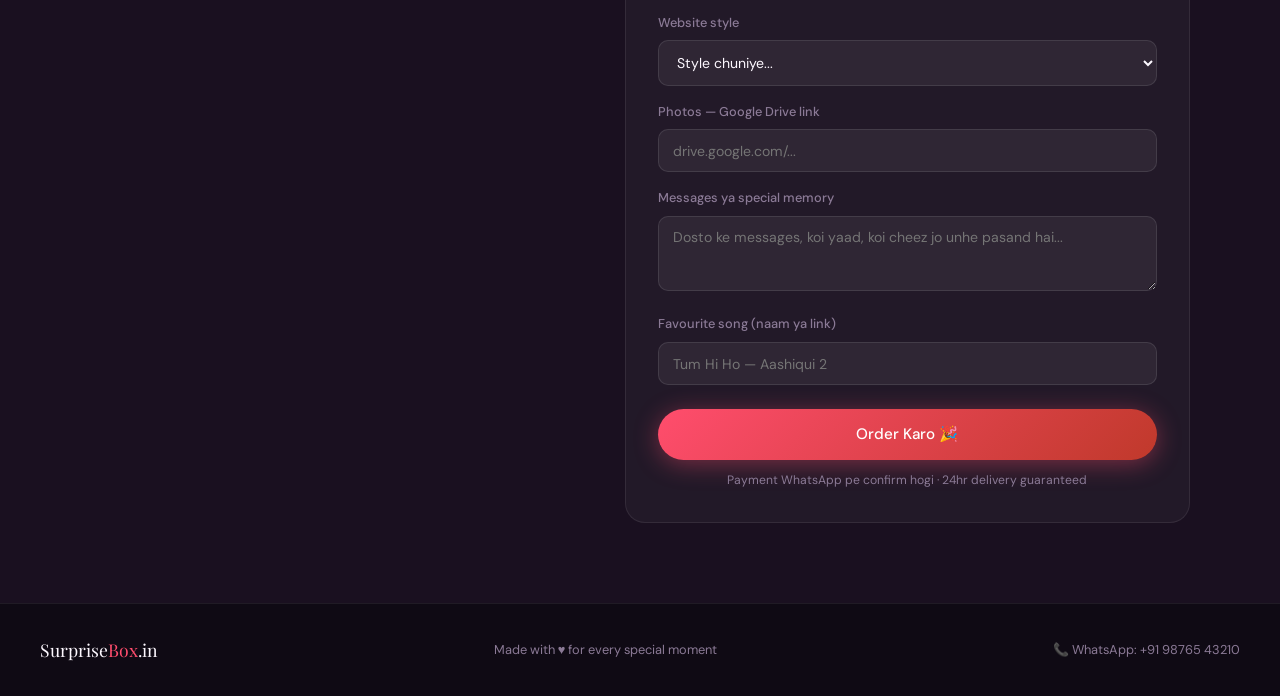
==== commit 58ac7077: "index.html" ====
--- a/index.html
+++ b/index.html
@@ -74,114 +74,141 @@
       <!-- Birthday -->
       <div class="occasion-panel active" id="tab-birthday">
         <div class="cards-grid">
-          <div class="occ-card">
-            <div class="occ-visual romantic">
-              <span>💌</span>
-              <div class="occ-name">Happy Birthday, Priya</div>
-              <div class="occ-from">From Rahul ♥</div>
-              <div class="occ-label">Romantic</div>
-            </div>
-            <div class="occ-body">
-              <div class="occ-body-name">Romantic Style</div>
-              <div class="occ-body-desc">Couple ke liye — photos, love messages, special song</div>
-            </div>
-          </div>
-          <div class="occ-card">
-            <div class="occ-visual fun">
-              <span>🎉</span>
-              <div class="occ-name">Tu 21 ka ho gaya bro!</div>
-              <div class="occ-from">From the gang 😂</div>
-              <div class="occ-label">Fun & Funny</div>
-            </div>
-            <div class="occ-body">
-              <div class="occ-body-name">Fun Style</div>
-              <div class="occ-body-desc">Dosto ke liye — funny photos, roast messages, quiz</div>
-            </div>
-          </div>
-          <div class="occ-card">
-            <div class="occ-visual elegant">
-              <span>🌸</span>
-              <div class="occ-name">Happy Birthday, Mom</div>
-              <div class="occ-from">With all our love</div>
-              <div class="occ-label">Elegant</div>
-            </div>
-            <div class="occ-body">
-              <div class="occ-body-name">Elegant Style</div>
-              <div class="occ-body-desc">Family ke liye — warm photos, heartfelt messages</div>
-            </div>
-          </div>
+
+          <a href="samples/birthday-romantic.html" class="occ-link">
+            <div class="occ-card">
+              <div class="occ-visual romantic">
+                <span>💌</span>
+                <div class="occ-name">Happy Birthday, Priya</div>
+                <div class="occ-from">From Rahul ♥</div>
+                <div class="occ-label">Romantic</div>
+              </div>
+              <div class="occ-body">
+                <div class="occ-body-name">Romantic Style</div>
+                <div class="occ-body-desc">Couple ke liye — photos, love messages, special song</div>
+              </div>
+            </div>
+          </a>
+
+          <a href="samples/birthday-fun.html" class="occ-link">
+            <div class="occ-card">
+              <div class="occ-visual fun">
+                <span>🎉</span>
+                <div class="occ-name">Tu 21 ka ho gaya bro!</div>
+                <div class="occ-from">From the gang 😂</div>
+                <div class="occ-label">Fun & Funny</div>
+              </div>
+              <div class="occ-body">
+                <div class="occ-body-name">Fun Style</div>
+                <div class="occ-body-desc">Dosto ke liye — funny photos, roast messages, quiz</div>
+              </div>
+            </div>
+          </a>
+
+          <a href="samples/birthday-elegant.html" class="occ-link">
+            <div class="occ-card">
+              <div class="occ-visual elegant">
+                <span>🌸</span>
+                <div class="occ-name">Happy Birthday, Mom</div>
+                <div class="occ-from">With all our love</div>
+                <div class="occ-label">Elegant</div>
+              </div>
+              <div class="occ-body">
+                <div class="occ-body-name">Elegant Style</div>
+                <div class="occ-body-desc">Family ke liye — warm photos, heartfelt messages</div>
+              </div>
+            </div>
+          </a>
+
         </div>
       </div>
 
       <!-- Anniversary -->
       <div class="occasion-panel" id="tab-anniversary">
         <div class="cards-grid">
-          <div class="occ-card">
-            <div class="occ-visual ann1">
-              <span>💍</span>
-              <div class="occ-name">1 Saal Ho Gaya ♥</div>
-              <div class="occ-from">Priya & Rahul</div>
-              <div class="occ-label">1st Anniversary</div>
-            </div>
-            <div class="occ-body">
-              <div class="occ-body-name">Love Story Timeline</div>
-              <div class="occ-body-desc">Pehli mulaqaat se aaj tak ki journey — photos & memories</div>
-            </div>
-          </div>
-          <div class="occ-card">
-            <div class="occ-visual ann2">
-              <span>🌹</span>
-              <div class="occ-name">25 Saal Saath</div>
-              <div class="occ-from">Silver Jubilee</div>
-              <div class="occ-label">Silver Anniversary</div>
-            </div>
-            <div class="occ-body">
-              <div class="occ-body-name">Silver Jubilee Style</div>
-              <div class="occ-body-desc">Parents ke liye — family photos, children ke messages</div>
-            </div>
-          </div>
-          <a href="samples/anniversary.html" target="_blank" class="occ-card">
-            <div class="occ-visual ann3">
-              <span>✨</span>
-              <div class="occ-name">Forever & Always</div>
-              <div class="occ-from">Surprise for her</div>
-              <div class="occ-label">Romantic</div>
-            </div>
-            <div class="occ-body">
-              <div class="occ-body-name">Surprise Anniversary</div>
-              <div class="occ-body-desc">Ek surprise jo wo kabhi nahi bhoolegi</div>
-            </div>
-          </a>
+
+          <a href="samples/anniversary.html" class="occ-link">
+            <div class="occ-card">
+              <div class="occ-visual ann1">
+                <span>💍</span>
+                <div class="occ-name">1 Saal Ho Gaya ♥</div>
+                <div class="occ-from">Priya & Rahul</div>
+                <div class="occ-label">1st Anniversary</div>
+              </div>
+              <div class="occ-body">
+                <div class="occ-body-name">Love Story Timeline</div>
+                <div class="occ-body-desc">Pehli mulaqaat se aaj tak ki journey — photos & memories</div>
+              </div>
+            </div>
+          </a>
+
+          <a href="samples/anniversary.html" class="occ-link">
+            <div class="occ-card">
+              <div class="occ-visual ann2">
+                <span>🌹</span>
+                <div class="occ-name">25 Saal Saath</div>
+                <div class="occ-from">Silver Jubilee</div>
+                <div class="occ-label">Silver Anniversary</div>
+              </div>
+              <div class="occ-body">
+                <div class="occ-body-name">Silver Jubilee Style</div>
+                <div class="occ-body-desc">Parents ke liye — family photos, children ke messages</div>
+              </div>
+            </div>
+          </a>
+
+          <a href="samples/anniversary.html" class="occ-link">
+            <div class="occ-card">
+              <div class="occ-visual ann3">
+                <span>✨</span>
+                <div class="occ-name">Forever & Always</div>
+                <div class="occ-from">Surprise for her</div>
+                <div class="occ-label">Romantic</div>
+              </div>
+              <div class="occ-body">
+                <div class="occ-body-name">Surprise Anniversary</div>
+                <div class="occ-body-desc">Ek surprise jo wo kabhi nahi bhoolegi</div>
+              </div>
+            </div>
+          </a>
+
         </div>
       </div>
 
       <!-- Wishes -->
       <div class="occasion-panel" id="tab-wishes">
         <div class="cards-grid">
-          <div class="occ-card">
-            <div class="occ-visual wish1">
-              <span>🎓</span>
-              <div class="occ-name">Congratulations!</div>
-              <div class="occ-from">You did it! 🎉</div>
-              <div class="occ-label">Congratulations</div>
-            </div>
-            <div class="occ-body">
-              <div class="occ-body-name">Congrats / Promotion</div>
-              <div class="occ-body-desc">Exam pass, promotion, new job — celebrate their win!</div>
-            </div>
-          </div>
-          <div class="occ-card">
-            <div class="occ-visual wish2">
-              <span>✈️</span>
-              <div class="occ-name">Bon Voyage, Yaar!</div>
-              <div class="occ-from">Miss karenge tujhe 😢</div>
-              <div class="occ-label">Farewell</div>
-            </div>
-            <div class="occ-body">
-              <div class="occ-body-name">Farewell / Bon Voyage</div>
-              <div class="occ-body-desc">Dost ja raha hai — yaadein website mein forever save karo</div>
-            </div>
-          </div>
+
+          <a href="samples/congratulations.html" class="occ-link">
+            <div class="occ-card">
+              <div class="occ-visual wish1">
+                <span>🎓</span>
+                <div class="occ-name">Congratulations!</div>
+                <div class="occ-from">You did it! 🎉</div>
+                <div class="occ-label">Congratulations</div>
+              </div>
+              <div class="occ-body">
+                <div class="occ-body-name">Congrats / Promotion</div>
+                <div class="occ-body-desc">Exam pass, promotion, new job — celebrate their win!</div>
+              </div>
+            </div>
+          </a>
+
+          <a href="samples/farewell.html" class="occ-link">
+            <div class="occ-card">
+              <div class="occ-visual wish2">
+                <span>✈️</span>
+                <div class="occ-name">Bon Voyage, Yaar!</div>
+                <div class="occ-from">Miss karenge tujhe 😢</div>
+                <div class="occ-label">Farewell</div>
+              </div>
+              <div class="occ-body">
+                <div class="occ-body-name">Farewell / Bon Voyage</div>
+                <div class="occ-body-desc">Dost ja raha hai — yaadein website mein forever save karo</div>
+              </div>
+            </div>
+          </a>
+
           <div class="occ-card">
             <div class="occ-visual wish3">
               <span>💙</span>
@@ -194,6 +221,7 @@
               <div class="occ-body-desc">Pyaar aur dua bhejo — photos, messages, cheering wishes</div>
             </div>
           </div>
+
         </div>
       </div>
     </div>
@@ -359,36 +387,20 @@
       <h2 class="sec-title">Ready to create the magic?</h2>
 
       <div class="order-grid">
-        <!-- Left Info -->
         <div class="order-left">
           <h3>Kaise kaam karta hai?</h3>
           <p>Form bhar do, payment karo — aur 24 ghante mein tumhari personalized website ready hogi, seedha WhatsApp pe!</p>
           <ul class="steps-list">
-            <li>
-              <div class="s-circle">1</div>
-              <div class="s-text"><strong>Occasion chuniye</strong><span>Birthday, anniversary ya wishes</span></div>
-            </li>
-            <li>
-              <div class="s-circle">2</div>
-              <div class="s-text"><strong>Details bhar do</strong><span>Photos, messages, song — Google Drive pe upload karo</span></div>
-            </li>
-            <li>
-              <div class="s-circle">3</div>
-              <div class="s-text"><strong>Payment karo</strong><span>UPI/PhonePe se secure payment — ₹99 se shuru</span></div>
-            </li>
-            <li>
-              <div class="s-circle">4</div>
-              <div class="s-text"><strong>Website milegi 24hr mein</strong><span>WhatsApp pe link aayega — share karo aur reaction dekhte raho 😍</span></div>
-            </li>
-          </ul>
-        </div>
-
-        <!-- Order Form -->
+            <li><div class="s-circle">1</div><div class="s-text"><strong>Occasion chuniye</strong><span>Birthday, anniversary ya wishes</span></div></li>
+            <li><div class="s-circle">2</div><div class="s-text"><strong>Details bhar do</strong><span>Photos, messages, song — Google Drive pe upload karo</span></div></li>
+            <li><div class="s-circle">3</div><div class="s-text"><strong>Payment karo</strong><span>UPI/PhonePe se secure payment — ₹99 se shuru</span></div></li>
+            <li><div class="s-circle">4</div><div class="s-text"><strong>Website milegi 24hr mein</strong><span>WhatsApp pe link aayega — share karo aur reaction dekhte raho 😍</span></div></li>
+          </ul>
+        </div>
+
         <div id="formWrap">
           <div class="form-box">
             <h3>Order karo 🎁</h3>
-
-            <!-- Occasion Selector -->
             <div class="form-group">
               <label>Occasion chuniye</label>
               <div class="occ-selector">
@@ -407,7 +419,6 @@
               </div>
             </div>
 
-            <!-- Sub Occasion (Wishes) -->
             <div class="form-group sub-occ" id="subOccWrap">
               <label>Kaunsa wish?</label>
               <div class="sub-chips">
@@ -419,7 +430,6 @@
               </div>
             </div>
 
-            <!-- Plan Selector -->
             <div class="form-group">
               <label>Plan chuniye</label>
               <div class="plan-mini" id="planMini">
@@ -486,7 +496,6 @@
           </div>
         </div>
 
-        <!-- Success Message -->
         <div class="success-box" id="successBox">
           <div class="s-ico">🎉</div>
           <h3>Order Receive Ho Gaya!</h3>
